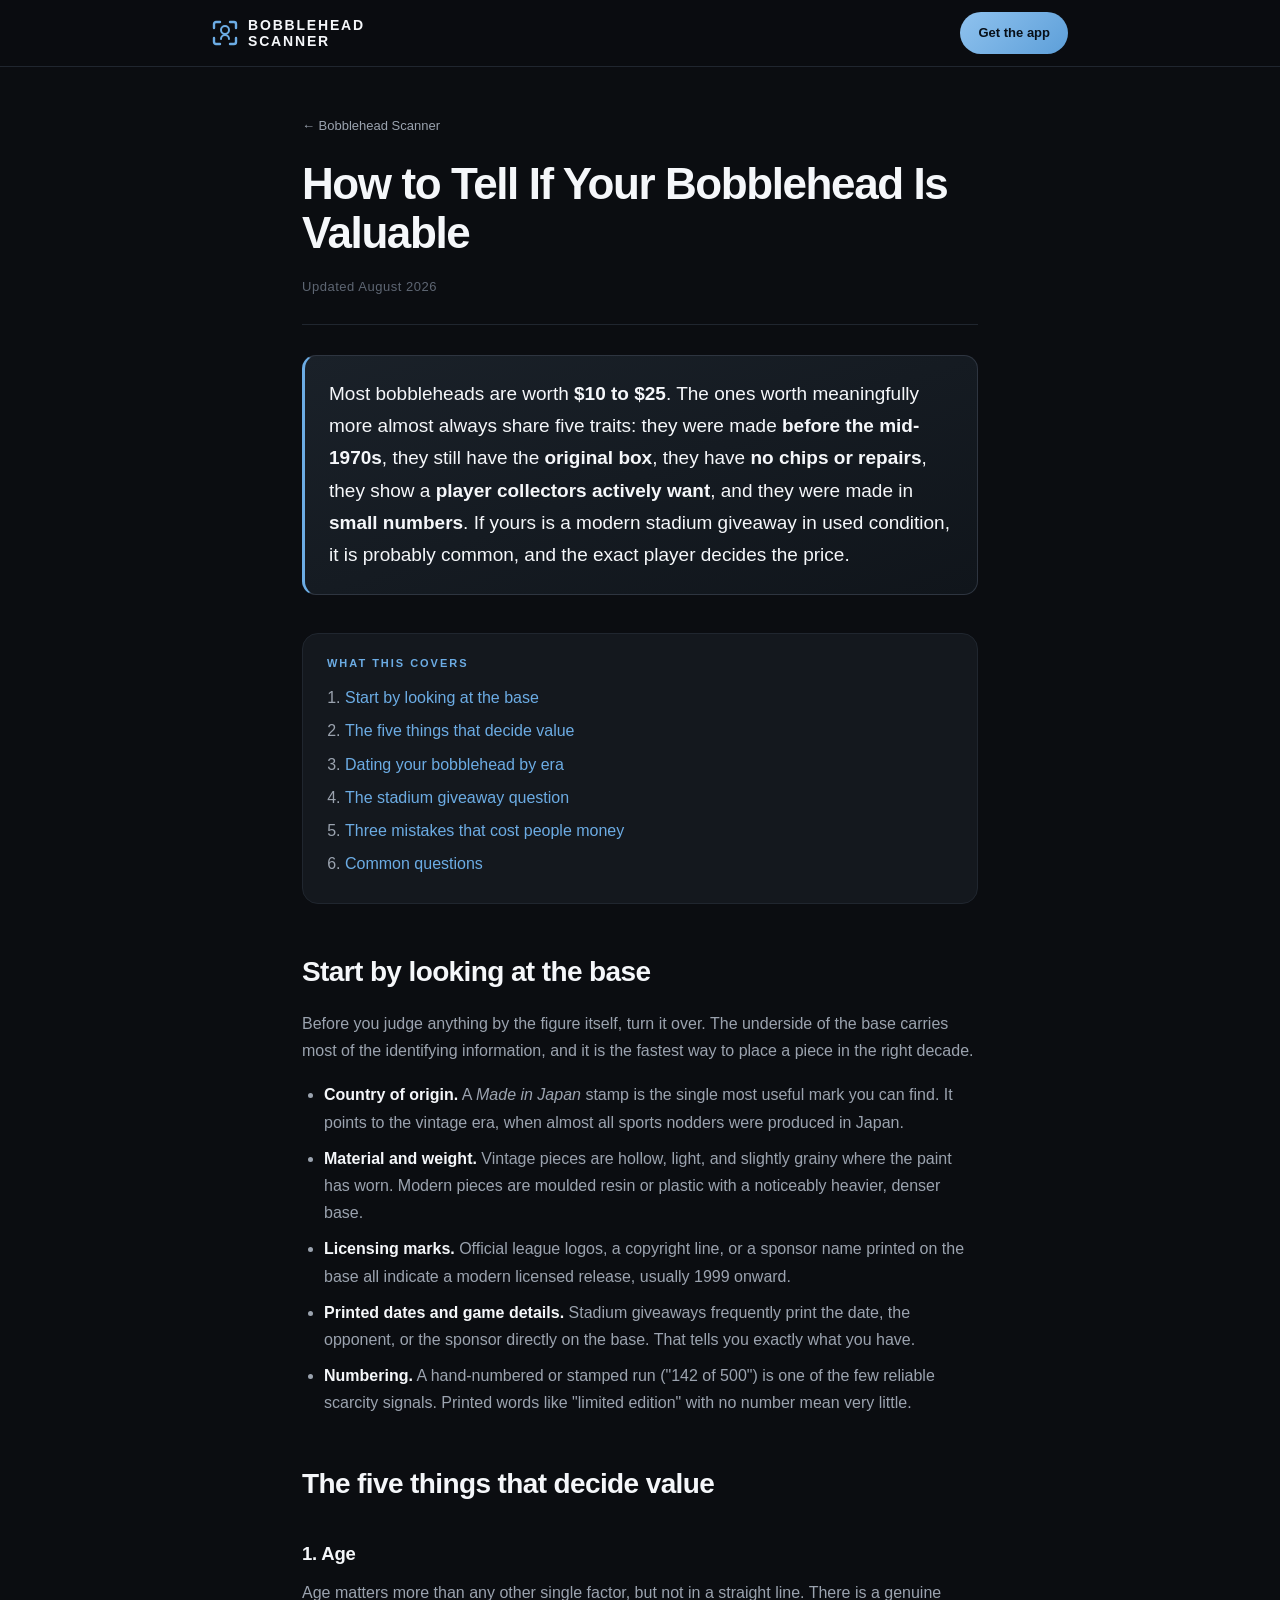
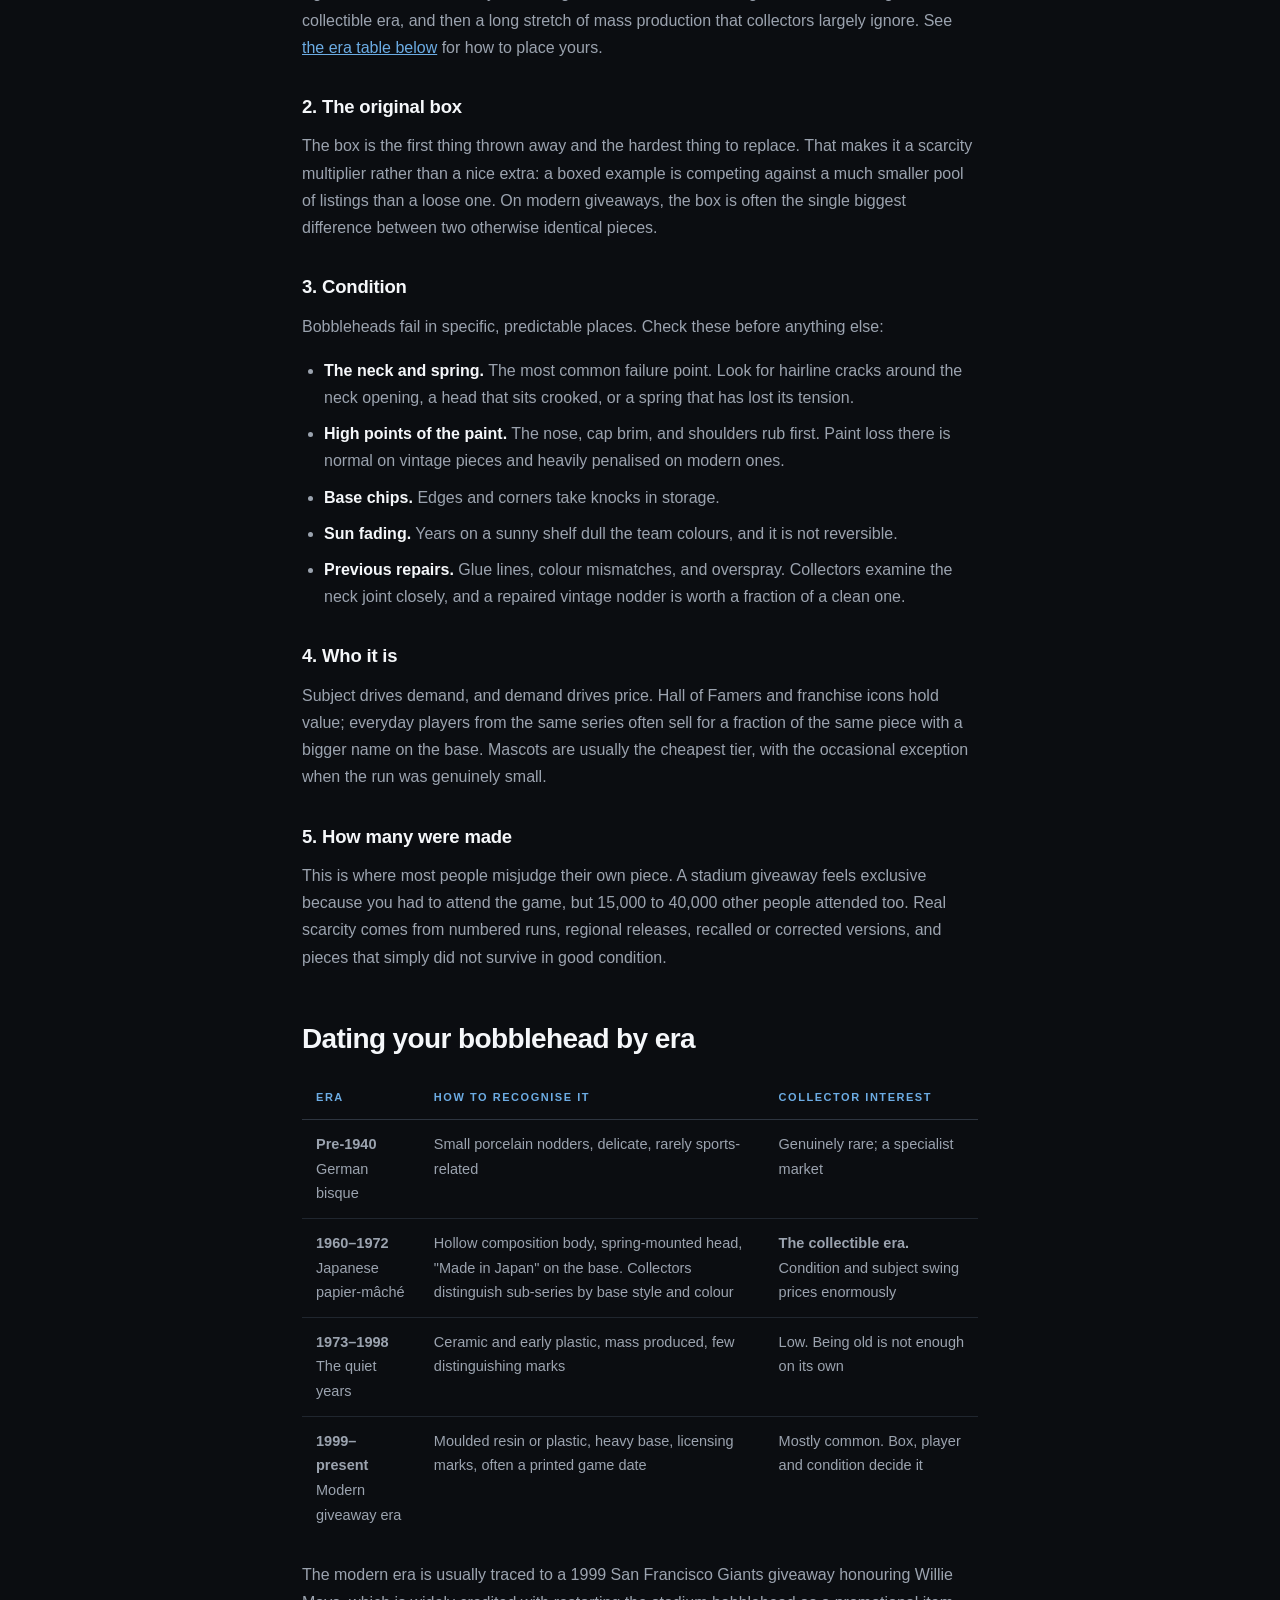
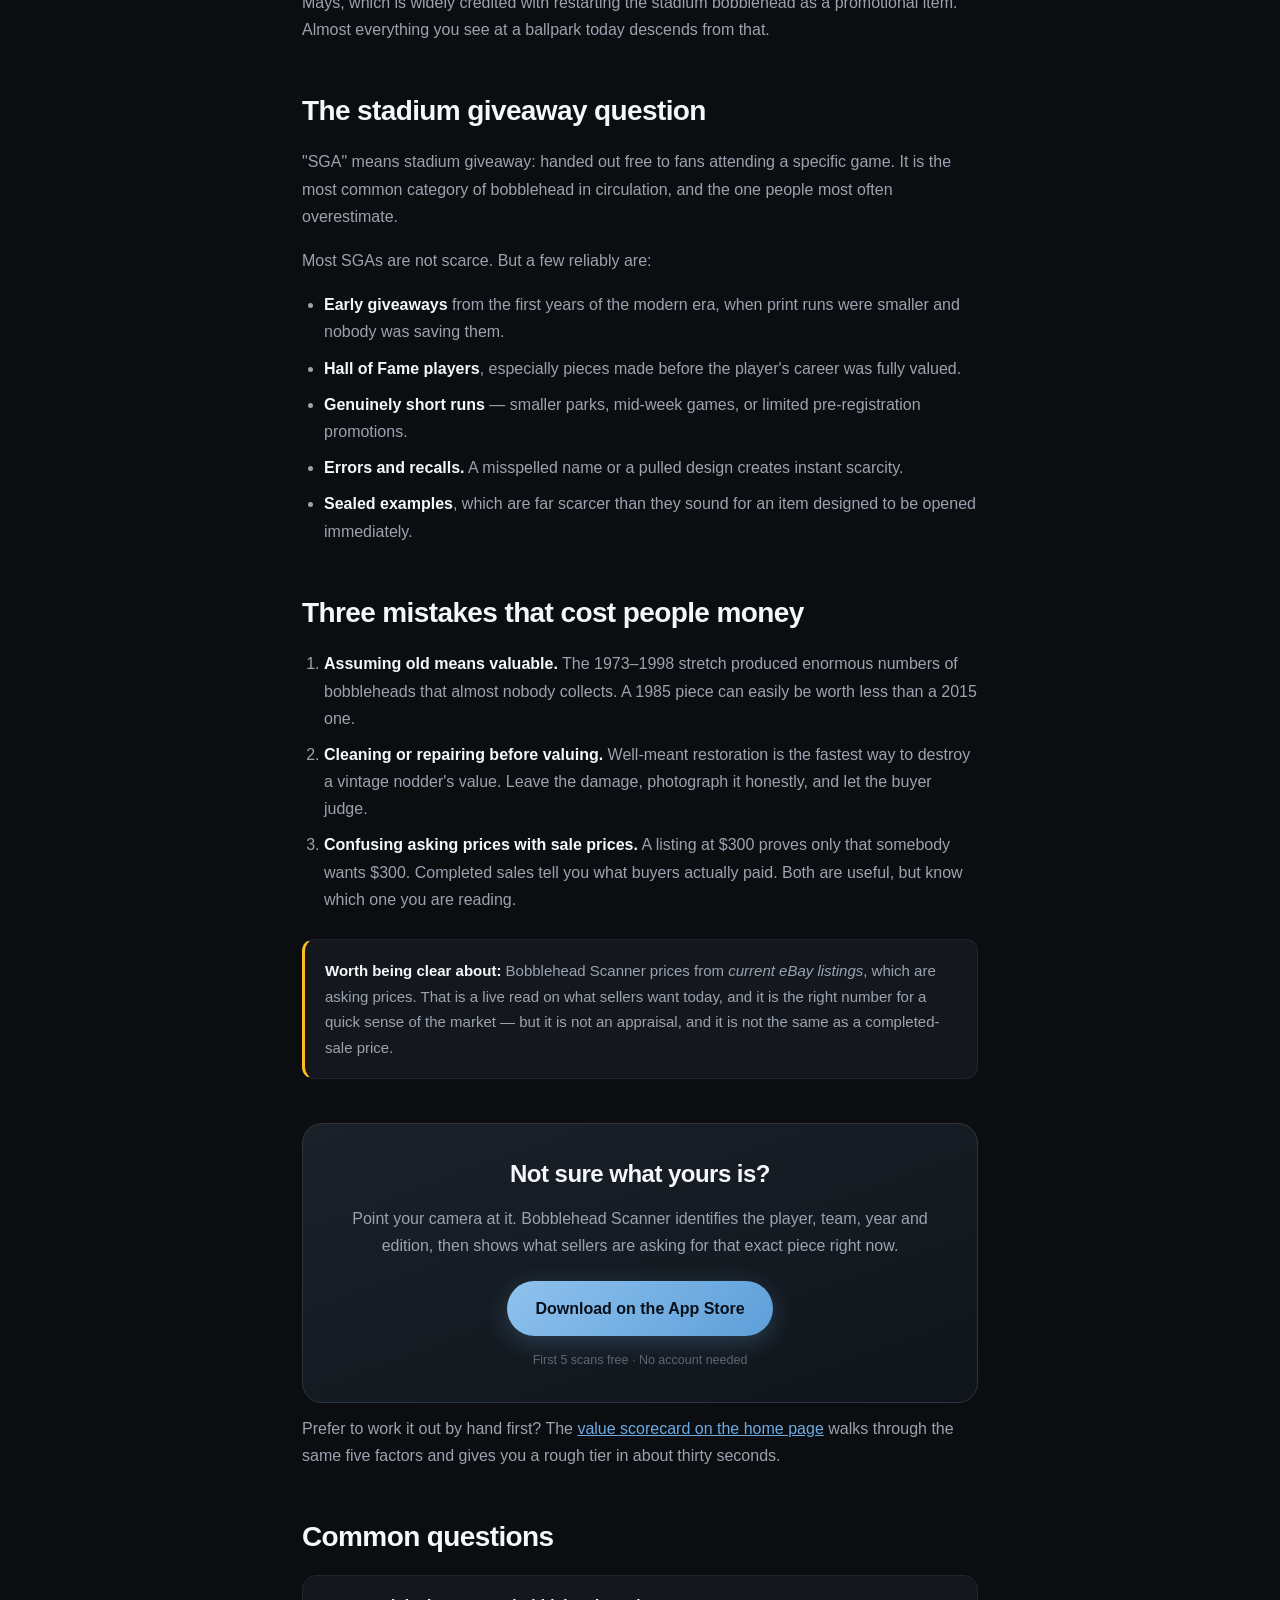
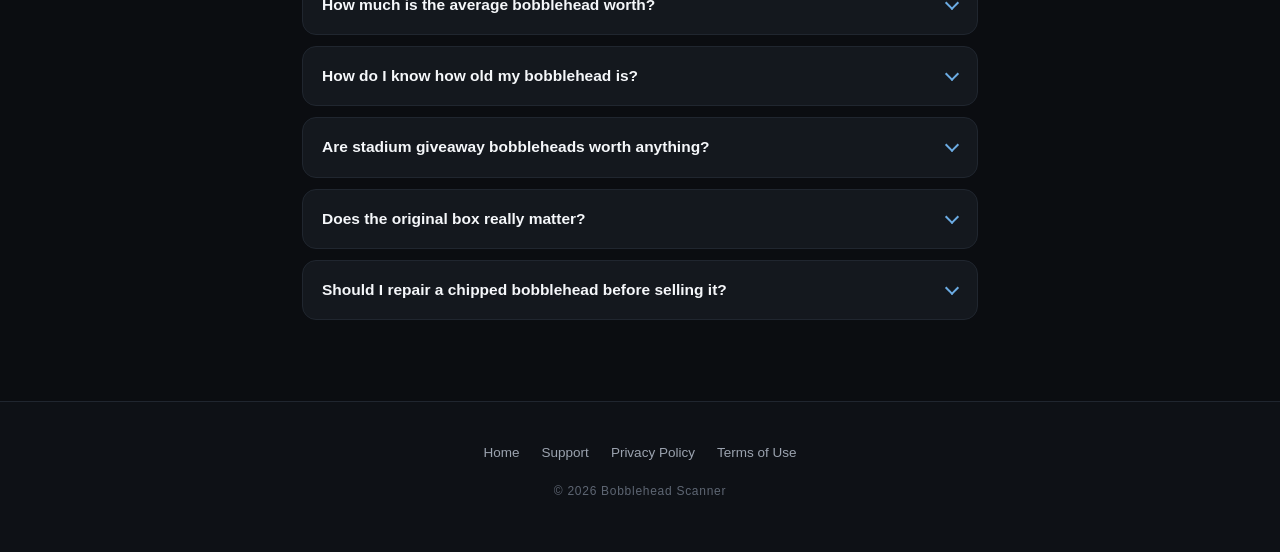
==== guides/is-my-bobblehead-valuable/index.html @ 1ea2d48c "Add first guide page: how to tell if your bobblehead is valuable Pilot for the content-page approach" ====
<!DOCTYPE html>
<html lang="en">
<head>
<meta charset="UTF-8">
<meta name="viewport" content="width=device-width, initial-scale=1.0">
<title>How to Tell If Your Bobblehead Is Valuable (2026 Guide)</title>
<meta name="description" content="Most bobbleheads are worth $10 to $25. Five things decide whether yours is worth more: age, the original box, condition, who it is, and how many were made. How to check each one.">
<link rel="canonical" href="https://bchris97.github.io/bobblehead-scanner-site/guides/is-my-bobblehead-valuable/">

<link rel="icon" href="../../favicon.svg" type="image/svg+xml">
<link rel="icon" href="../../favicon-32.png" sizes="32x32" type="image/png">
<link rel="icon" href="../../favicon-16.png" sizes="16x16" type="image/png">
<link rel="apple-touch-icon" href="../../apple-touch-icon.png">
<meta name="theme-color" content="#0B0D11">

<meta property="og:type" content="article">
<meta property="og:title" content="How to Tell If Your Bobblehead Is Valuable">
<meta property="og:description" content="Five things decide a bobblehead's value: age, the original box, condition, who it is, and how many were made. How to check each one.">
<meta property="og:url" content="https://bchris97.github.io/bobblehead-scanner-site/guides/is-my-bobblehead-valuable/">
<meta property="og:site_name" content="Bobblehead Scanner">
<meta property="og:image" content="https://bchris97.github.io/bobblehead-scanner-site/assets/og-image.png">
<meta property="og:image:width" content="1200">
<meta property="og:image:height" content="630">
<meta name="twitter:card" content="summary_large_image">
<meta name="twitter:title" content="How to Tell If Your Bobblehead Is Valuable">
<meta name="twitter:description" content="Age, box, condition, subject, print run. How to check each one on your own bobblehead.">
<meta name="twitter:image" content="https://bchris97.github.io/bobblehead-scanner-site/assets/og-image.png">

<script type="application/ld+json">
{
  "@context": "https://schema.org",
  "@type": "Article",
  "headline": "How to Tell If Your Bobblehead Is Valuable",
  "description": "Five things decide a bobblehead's value: age, the original box, condition, who it is, and how many were made.",
  "mainEntityOfPage": "https://bchris97.github.io/bobblehead-scanner-site/guides/is-my-bobblehead-valuable/",
  "image": "https://bchris97.github.io/bobblehead-scanner-site/assets/og-image.png",
  "datePublished": "2026-08-02",
  "dateModified": "2026-08-02",
  "publisher": {
    "@type": "Organization",
    "name": "Bobblehead Scanner",
    "url": "https://bchris97.github.io/bobblehead-scanner-site/"
  },
  "inLanguage": "en-US"
}
</script>
<script type="application/ld+json">
{
  "@context": "https://schema.org",
  "@type": "FAQPage",
  "mainEntity": [
    {
      "@type": "Question",
      "name": "How much is the average bobblehead worth?",
      "acceptedAnswer": {
        "@type": "Answer",
        "text": "Most bobbleheads made after 1999 trade in the $10 to $25 range, because stadium giveaways are produced in the tens of thousands. Value climbs sharply for pre-1975 Japanese nodders, short print runs, and anything still sealed in its original box."
      }
    },
    {
      "@type": "Question",
      "name": "How do I know how old my bobblehead is?",
      "acceptedAnswer": {
        "@type": "Answer",
        "text": "Look at the base first. A 'Made in Japan' stamp and a hollow, slightly grainy papier-mache body point to the 1960s or early 1970s. Modern pieces are moulded resin or plastic, noticeably heavier in the base, and usually carry a team logo, a sponsor, a licensing mark and often a printed date."
      }
    },
    {
      "@type": "Question",
      "name": "Are stadium giveaway bobbleheads worth anything?",
      "acceptedAnswer": {
        "@type": "Answer",
        "text": "Usually not much on their own. Teams typically hand out 15,000 to 40,000 in a single night, so scarcity is rarely the driver. The exceptions are early giveaways, Hall of Fame players, genuinely short runs, recalled or error versions, and pieces still sealed in the original box."
      }
    },
    {
      "@type": "Question",
      "name": "Does the original box really matter?",
      "acceptedAnswer": {
        "@type": "Answer",
        "text": "Yes, more than most people expect. The box is the first thing thrown away and the hardest thing to replace, so a boxed example competes with a much smaller pool of listings than a loose one. On modern giveaways it is often the single biggest difference between two otherwise identical pieces."
      }
    },
    {
      "@type": "Question",
      "name": "Should I repair a chipped bobblehead before selling it?",
      "acceptedAnswer": {
        "@type": "Answer",
        "text": "No. Collectors generally prefer honest damage to an amateur repair, and repainting a vintage nodder can remove most of its value. Leave it alone, photograph the damage clearly, and describe it accurately."
      }
    }
  ]
}
</script>

<link rel="stylesheet" href="../../article.css">
</head>
<body>

<nav aria-label="Main">
  <div class="nav-inner">
    <a class="brand" href="../../" aria-label="Bobblehead Scanner home">
      <svg width="26" height="26" viewBox="0 0 26 26" fill="none" aria-hidden="true">
        <path d="M2 8V4a2 2 0 0 1 2-2h4M18 2h4a2 2 0 0 1 2 2v4M24 18v4a2 2 0 0 1-2 2h-4M8 24H4a2 2 0 0 1-2-2v-4"
              stroke="#6CACE4" stroke-width="2.4" stroke-linecap="round"/>
        <circle cx="13" cy="10" r="4" stroke="#6CACE4" stroke-width="2"/>
        <path d="M9 19c0-2.2 1.8-4 4-4s4 1.8 4 4" stroke="#6CACE4" stroke-width="2" stroke-linecap="round"/>
      </svg>
      Bobblehead<br>Scanner
    </a>
    <a class="nav-cta" href="https://apps.apple.com/app/apple-store/id6777501965?ct=web_guide_nav&amp;mt=8">Get the app</a>
  </div>
</nav>

<article>
  <div class="wrap">
    <a class="crumb" href="../../">&larr; Bobblehead Scanner</a>
    <h1>How to Tell If Your Bobblehead Is Valuable</h1>
    <p class="byline">Updated August 2026</p>

    <p class="lede">Most bobbleheads are worth <strong>$10 to $25</strong>. The ones worth meaningfully more almost always share five traits: they were made <strong>before the mid-1970s</strong>, they still have the <strong>original box</strong>, they have <strong>no chips or repairs</strong>, they show a <strong>player collectors actively want</strong>, and they were made in <strong>small numbers</strong>. If yours is a modern stadium giveaway in used condition, it is probably common, and the exact player decides the price.</p>

    <div class="toc">
      <h2>What this covers</h2>
      <ol>
        <li><a href="#base">Start by looking at the base</a></li>
        <li><a href="#five">The five things that decide value</a></li>
        <li><a href="#dating">Dating your bobblehead by era</a></li>
        <li><a href="#sga">The stadium giveaway question</a></li>
        <li><a href="#mistakes">Three mistakes that cost people money</a></li>
        <li><a href="#faq">Common questions</a></li>
      </ol>
    </div>

    <h2 id="base">Start by looking at the base</h2>
    <p>Before you judge anything by the figure itself, turn it over. The underside of the base carries most of the identifying information, and it is the fastest way to place a piece in the right decade.</p>
    <ul>
      <li><strong>Country of origin.</strong> A <em>Made in Japan</em> stamp is the single most useful mark you can find. It points to the vintage era, when almost all sports nodders were produced in Japan.</li>
      <li><strong>Material and weight.</strong> Vintage pieces are hollow, light, and slightly grainy where the paint has worn. Modern pieces are moulded resin or plastic with a noticeably heavier, denser base.</li>
      <li><strong>Licensing marks.</strong> Official league logos, a copyright line, or a sponsor name printed on the base all indicate a modern licensed release, usually 1999 onward.</li>
      <li><strong>Printed dates and game details.</strong> Stadium giveaways frequently print the date, the opponent, or the sponsor directly on the base. That tells you exactly what you have.</li>
      <li><strong>Numbering.</strong> A hand-numbered or stamped run ("142 of 500") is one of the few reliable scarcity signals. Printed words like "limited edition" with no number mean very little.</li>
    </ul>

    <h2 id="five">The five things that decide value</h2>

    <h3>1. Age</h3>
    <p>Age matters more than any other single factor, but not in a straight line. There is a genuine collectible era, and then a long stretch of mass production that collectors largely ignore. See <a href="#dating">the era table below</a> for how to place yours.</p>

    <h3>2. The original box</h3>
    <p>The box is the first thing thrown away and the hardest thing to replace. That makes it a scarcity multiplier rather than a nice extra: a boxed example is competing against a much smaller pool of listings than a loose one. On modern giveaways, the box is often the single biggest difference between two otherwise identical pieces.</p>

    <h3>3. Condition</h3>
    <p>Bobbleheads fail in specific, predictable places. Check these before anything else:</p>
    <ul>
      <li><strong>The neck and spring.</strong> The most common failure point. Look for hairline cracks around the neck opening, a head that sits crooked, or a spring that has lost its tension.</li>
      <li><strong>High points of the paint.</strong> The nose, cap brim, and shoulders rub first. Paint loss there is normal on vintage pieces and heavily penalised on modern ones.</li>
      <li><strong>Base chips.</strong> Edges and corners take knocks in storage.</li>
      <li><strong>Sun fading.</strong> Years on a sunny shelf dull the team colours, and it is not reversible.</li>
      <li><strong>Previous repairs.</strong> Glue lines, colour mismatches, and overspray. Collectors examine the neck joint closely, and a repaired vintage nodder is worth a fraction of a clean one.</li>
    </ul>

    <h3>4. Who it is</h3>
    <p>Subject drives demand, and demand drives price. Hall of Famers and franchise icons hold value; everyday players from the same series often sell for a fraction of the same piece with a bigger name on the base. Mascots are usually the cheapest tier, with the occasional exception when the run was genuinely small.</p>

    <h3>5. How many were made</h3>
    <p>This is where most people misjudge their own piece. A stadium giveaway feels exclusive because you had to attend the game, but 15,000 to 40,000 other people attended too. Real scarcity comes from numbered runs, regional releases, recalled or corrected versions, and pieces that simply did not survive in good condition.</p>

    <h2 id="dating">Dating your bobblehead by era</h2>
    <div class="table-scroll">
      <table>
        <thead>
          <tr><th>Era</th><th>How to recognise it</th><th>Collector interest</th></tr>
        </thead>
        <tbody>
          <tr>
            <td><strong>Pre-1940</strong><br>German bisque</td>
            <td>Small porcelain nodders, delicate, rarely sports-related</td>
            <td>Genuinely rare; a specialist market</td>
          </tr>
          <tr>
            <td><strong>1960&ndash;1972</strong><br>Japanese papier-m&acirc;ch&eacute;</td>
            <td>Hollow composition body, spring-mounted head, "Made in Japan" on the base. Collectors distinguish sub-series by base style and colour</td>
            <td><strong>The collectible era.</strong> Condition and subject swing prices enormously</td>
          </tr>
          <tr>
            <td><strong>1973&ndash;1998</strong><br>The quiet years</td>
            <td>Ceramic and early plastic, mass produced, few distinguishing marks</td>
            <td>Low. Being old is not enough on its own</td>
          </tr>
          <tr>
            <td><strong>1999&ndash;present</strong><br>Modern giveaway era</td>
            <td>Moulded resin or plastic, heavy base, licensing marks, often a printed game date</td>
            <td>Mostly common. Box, player and condition decide it</td>
          </tr>
        </tbody>
      </table>
    </div>
    <p>The modern era is usually traced to a 1999 San Francisco Giants giveaway honouring Willie Mays, which is widely credited with restarting the stadium bobblehead as a promotional item. Almost everything you see at a ballpark today descends from that.</p>

    <h2 id="sga">The stadium giveaway question</h2>
    <p>"SGA" means stadium giveaway: handed out free to fans attending a specific game. It is the most common category of bobblehead in circulation, and the one people most often overestimate.</p>
    <p>Most SGAs are not scarce. But a few reliably are:</p>
    <ul>
      <li><strong>Early giveaways</strong> from the first years of the modern era, when print runs were smaller and nobody was saving them.</li>
      <li><strong>Hall of Fame players</strong>, especially pieces made before the player's career was fully valued.</li>
      <li><strong>Genuinely short runs</strong> &mdash; smaller parks, mid-week games, or limited pre-registration promotions.</li>
      <li><strong>Errors and recalls.</strong> A misspelled name or a pulled design creates instant scarcity.</li>
      <li><strong>Sealed examples</strong>, which are far scarcer than they sound for an item designed to be opened immediately.</li>
    </ul>

    <h2 id="mistakes">Three mistakes that cost people money</h2>
    <ol>
      <li><strong>Assuming old means valuable.</strong> The 1973&ndash;1998 stretch produced enormous numbers of bobbleheads that almost nobody collects. A 1985 piece can easily be worth less than a 2015 one.</li>
      <li><strong>Cleaning or repairing before valuing.</strong> Well-meant restoration is the fastest way to destroy a vintage nodder's value. Leave the damage, photograph it honestly, and let the buyer judge.</li>
      <li><strong>Confusing asking prices with sale prices.</strong> A listing at $300 proves only that somebody wants $300. Completed sales tell you what buyers actually paid. Both are useful, but know which one you are reading.</li>
    </ol>

    <div class="note">
      <strong>Worth being clear about:</strong> Bobblehead Scanner prices from <em>current eBay listings</em>, which are asking prices. That is a live read on what sellers want today, and it is the right number for a quick sense of the market &mdash; but it is not an appraisal, and it is not the same as a completed-sale price.
    </div>

    <div class="cta">
      <h2>Not sure what yours is?</h2>
      <p>Point your camera at it. Bobblehead Scanner identifies the player, team, year and edition, then shows what sellers are asking for that exact piece right now.</p>
      <a class="btn" href="https://apps.apple.com/app/apple-store/id6777501965?ct=web_guide_cta&amp;mt=8">Download on the App Store</a>
      <small>First 5 scans free &middot; No account needed</small>
    </div>

    <p>Prefer to work it out by hand first? The <a href="../../#tool">value scorecard on the home page</a> walks through the same five factors and gives you a rough tier in about thirty seconds.</p>

    <h2 id="faq">Common questions</h2>
    <div class="faq">
      <details>
        <summary>How much is the average bobblehead worth?</summary>
        <div class="a"><p>Most bobbleheads made after 1999 trade in the $10 to $25 range, because stadium giveaways are produced in the tens of thousands. Value climbs sharply for pre-1975 Japanese nodders, short print runs, and anything still sealed in its original box.</p></div>
      </details>
      <details>
        <summary>How do I know how old my bobblehead is?</summary>
        <div class="a"><p>Look at the base first. A "Made in Japan" stamp and a hollow, slightly grainy papier-m&acirc;ch&eacute; body point to the 1960s or early 1970s. Modern pieces are moulded resin or plastic, noticeably heavier in the base, and usually carry a team logo, a licensing mark and often a printed date.</p></div>
      </details>
      <details>
        <summary>Are stadium giveaway bobbleheads worth anything?</summary>
        <div class="a"><p>Usually not much on their own. Teams typically hand out 15,000 to 40,000 in a single night, so scarcity is rarely the driver. The exceptions are early giveaways, Hall of Fame players, genuinely short runs, recalled or error versions, and pieces still sealed in the original box.</p></div>
      </details>
      <details>
        <summary>Does the original box really matter?</summary>
        <div class="a"><p>Yes, more than most people expect. The box is the first thing thrown away and the hardest thing to replace, so a boxed example competes with a much smaller pool of listings than a loose one. On modern giveaways it is often the single biggest difference between two otherwise identical pieces.</p></div>
      </details>
      <details>
        <summary>Should I repair a chipped bobblehead before selling it?</summary>
        <div class="a"><p>No. Collectors generally prefer honest damage to an amateur repair, and repainting a vintage nodder can remove most of its value. Leave it alone, photograph the damage clearly, and describe it accurately.</p></div>
      </details>
    </div>
  </div>
</article>

<footer>
  <div class="wrap">
    <div class="foot-links">
      <a href="../../">Home</a>
      <a href="../../support.html">Support</a>
      <a href="../../privacy.html">Privacy Policy</a>
      <a href="https://www.apple.com/legal/internet-services/itunes/dev/stdeula/">Terms of Use</a>
    </div>
    <p class="copyright">&copy; 2026 Bobblehead Scanner</p>
  </div>
</footer>

</body>
</html>
---- article.css ----
/* Shared design system for long-form guide pages.
   Tokens match the app (bobblehead-app/src/components/theme.js) and the
   landing page, so guides read as the same site. */
:root {
  --bg: #0B0D11;
  --bg-card: #14181E;
  --bg-subtle: #1A1F26;
  --bg-tab: #0E1116;
  --accent: #6CACE4;
  --accent-light: #93C4EE;
  --accent-deep: #4A8CC9;
  --accent-muted: rgba(108, 172, 228, 0.14);
  --ink: #F5F7FA;
  --ink-2: #9BA3AF;
  --ink-mute: #5E6673;
  --ink-inverse: #081019;
  --border: #20262F;
  --border-strong: #2E3540;
  --warning: #FBBF24;
  --grad-accent: linear-gradient(135deg, #8FC2EE 0%, #5D9FD9 100%);
  --grad-hero: linear-gradient(160deg, #1A2129 0%, #10151B 100%);
  --font: -apple-system, BlinkMacSystemFont, "Segoe UI", Roboto, Helvetica, Arial, sans-serif;
}
* { margin: 0; padding: 0; box-sizing: border-box; }
html { scroll-behavior: smooth; }
@media (prefers-reduced-motion: reduce) { html { scroll-behavior: auto; } }
body {
  background: var(--bg); color: var(--ink); font-family: var(--font);
  line-height: 1.7; -webkit-font-smoothing: antialiased; overflow-x: hidden;
}
a { color: var(--accent); }
a:hover { color: var(--accent-light); }
a:focus-visible, button:focus-visible, summary:focus-visible {
  outline: 3px solid var(--accent-light); outline-offset: 3px; border-radius: 6px;
}

/* ── Nav (matches the landing page) ── */
nav {
  position: sticky; top: 0; z-index: 60;
  background: rgba(11, 13, 17, 0.86);
  backdrop-filter: blur(12px); -webkit-backdrop-filter: blur(12px);
  border-bottom: 1px solid var(--border);
}
.nav-inner {
  display: flex; align-items: center; justify-content: space-between; gap: 14px;
  padding: 12px 22px; max-width: 900px; margin: 0 auto;
}
.brand {
  display: flex; align-items: center; gap: 10px; color: var(--ink);
  text-decoration: none; font-size: 14px; font-weight: 800;
  letter-spacing: 0.13em; text-transform: uppercase; line-height: 1.15;
}
.brand svg { flex: none; }
.nav-cta {
  background: var(--grad-accent); color: var(--ink-inverse); text-decoration: none;
  font-size: 13px; font-weight: 800; padding: 10px 18px; border-radius: 999px;
  white-space: nowrap; transition: filter .15s ease, transform .15s ease;
}
.nav-cta:hover { filter: brightness(1.08); transform: translateY(-1px); color: var(--ink-inverse); }
@media (max-width: 420px) { .brand { font-size: 12px; } }

/* ── Article ── */
.wrap { max-width: 720px; margin: 0 auto; padding: 0 22px; }
article { padding: 44px 0 20px; }
.crumb {
  font-size: 13px; color: var(--ink-2); text-decoration: none;
  display: inline-block; margin-bottom: 22px;
}
.crumb:hover { color: var(--accent); }
article h1 {
  font-size: clamp(30px, 5vw, 44px); font-weight: 800;
  letter-spacing: -0.032em; line-height: 1.12; margin-bottom: 18px;
}
.byline {
  font-size: 13px; color: var(--ink-mute); letter-spacing: .04em;
  padding-bottom: 26px; margin-bottom: 30px; border-bottom: 1px solid var(--border);
}
.lede {
  font-size: 19px; color: var(--ink); background: var(--grad-hero);
  border: 1px solid var(--border-strong); border-left: 3px solid var(--accent);
  border-radius: 14px; padding: 22px 24px; margin-bottom: 38px;
}
article h2 {
  font-size: clamp(22px, 3.2vw, 28px); font-weight: 800;
  letter-spacing: -0.022em; margin: 44px 0 14px; scroll-margin-top: 76px;
}
article h3 {
  font-size: 18.5px; font-weight: 700; letter-spacing: -0.01em;
  margin: 30px 0 10px; color: var(--ink);
}
article p { margin-bottom: 17px; color: var(--ink-2); }
article p strong, article li strong { color: var(--ink); font-weight: 700; }
article ul, article ol { margin: 0 0 18px 22px; color: var(--ink-2); }
article li { margin-bottom: 9px; }

/* Table of contents */
.toc {
  background: var(--bg-card); border: 1px solid var(--border);
  border-radius: 16px; padding: 20px 24px; margin-bottom: 38px;
}
.toc h2 {
  font-size: 11px; letter-spacing: .18em; text-transform: uppercase;
  color: var(--accent); margin: 0 0 12px;
}
.toc ol { margin: 0 0 0 18px; }
.toc li { margin-bottom: 6px; }
.toc a { text-decoration: none; }
.toc a:hover { text-decoration: underline; }

/* Era table */
.table-scroll { overflow-x: auto; margin-bottom: 22px; -webkit-overflow-scrolling: touch; }
table { border-collapse: collapse; width: 100%; min-width: 560px; font-size: 14.5px; }
th, td { text-align: left; padding: 12px 14px; border-bottom: 1px solid var(--border); vertical-align: top; }
th {
  font-size: 11px; letter-spacing: .14em; text-transform: uppercase;
  color: var(--accent); font-weight: 700; border-bottom-color: var(--border-strong);
}
td { color: var(--ink-2); }
tbody tr:last-child td { border-bottom: none; }

/* Callout */
.note {
  background: var(--bg-card); border: 1px solid var(--border);
  border-left: 3px solid var(--warning); border-radius: 12px;
  padding: 18px 20px; margin: 26px 0; font-size: 15px; color: var(--ink-2);
}
.note strong { color: var(--ink); }

/* CTA block */
.cta {
  background: var(--grad-hero); border: 1px solid var(--border-strong);
  border-radius: 20px; padding: 30px 26px; text-align: center; margin: 44px 0 12px;
}
.cta h2 { margin: 0 0 10px; font-size: 24px; }
.cta p { color: var(--ink-2); margin-bottom: 22px; }
.btn {
  display: inline-block; background: var(--grad-accent); color: var(--ink-inverse);
  text-decoration: none; font-weight: 800; font-size: 16px;
  padding: 14px 28px; border-radius: 999px;
  box-shadow: 0 6px 24px rgba(108, 172, 228, .26);
  transition: filter .15s ease, transform .15s ease;
}
.btn:hover { filter: brightness(1.07); transform: translateY(-2px); color: var(--ink-inverse); }
.cta small { display: block; margin-top: 14px; color: var(--ink-mute); font-size: 12.5px; }

/* FAQ */
.faq details {
  border: 1px solid var(--border); background: var(--bg-card);
  border-radius: 14px; margin-bottom: 11px;
}
.faq details[open] { border-color: var(--border-strong); }
.faq summary {
  cursor: pointer; padding: 16px 48px 16px 19px; font-weight: 700;
  font-size: 15.5px; list-style: none; position: relative; color: var(--ink);
}
.faq summary::-webkit-details-marker { display: none; }
.faq summary::after {
  content: ""; position: absolute; right: 20px; top: 22px; width: 8px; height: 8px;
  border-right: 2px solid var(--accent); border-bottom: 2px solid var(--accent);
  transform: rotate(45deg); transition: transform .2s ease;
}
.faq details[open] summary::after { transform: rotate(-135deg); top: 25px; }
.faq .a { padding: 0 19px 17px; color: var(--ink-2); font-size: 14.5px; }
.faq .a p { margin-bottom: 10px; }
.faq .a p:last-child { margin-bottom: 0; }

/* Footer */
footer {
  border-top: 1px solid var(--border); background: var(--bg-tab);
  padding: 40px 0 50px; text-align: center; margin-top: 50px;
}
.foot-links { display: flex; gap: 22px; justify-content: center; flex-wrap: wrap; margin-bottom: 16px; }
.foot-links a { color: var(--ink-2); font-size: 13.5px; text-decoration: none; }
.foot-links a:hover { color: var(--accent); text-decoration: underline; }
.copyright { font-size: 12px; color: var(--ink-mute); letter-spacing: .06em; }
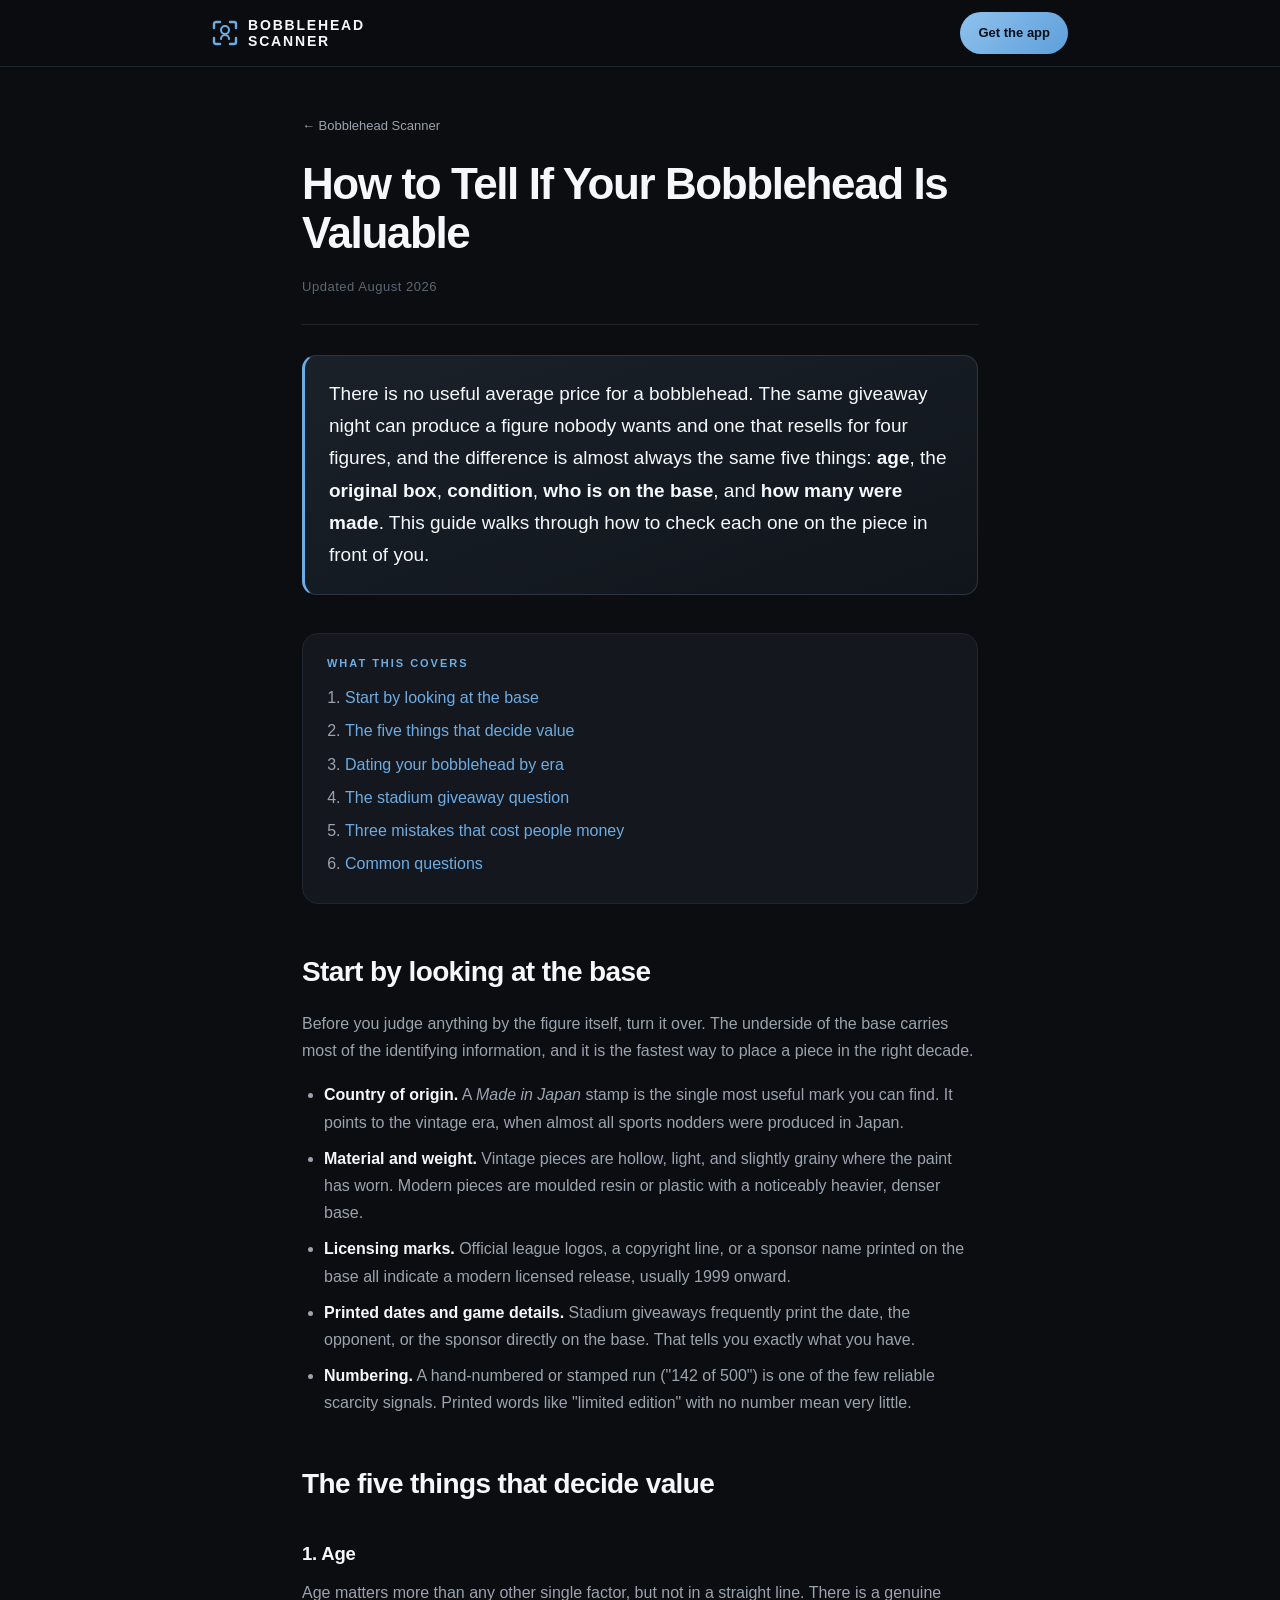
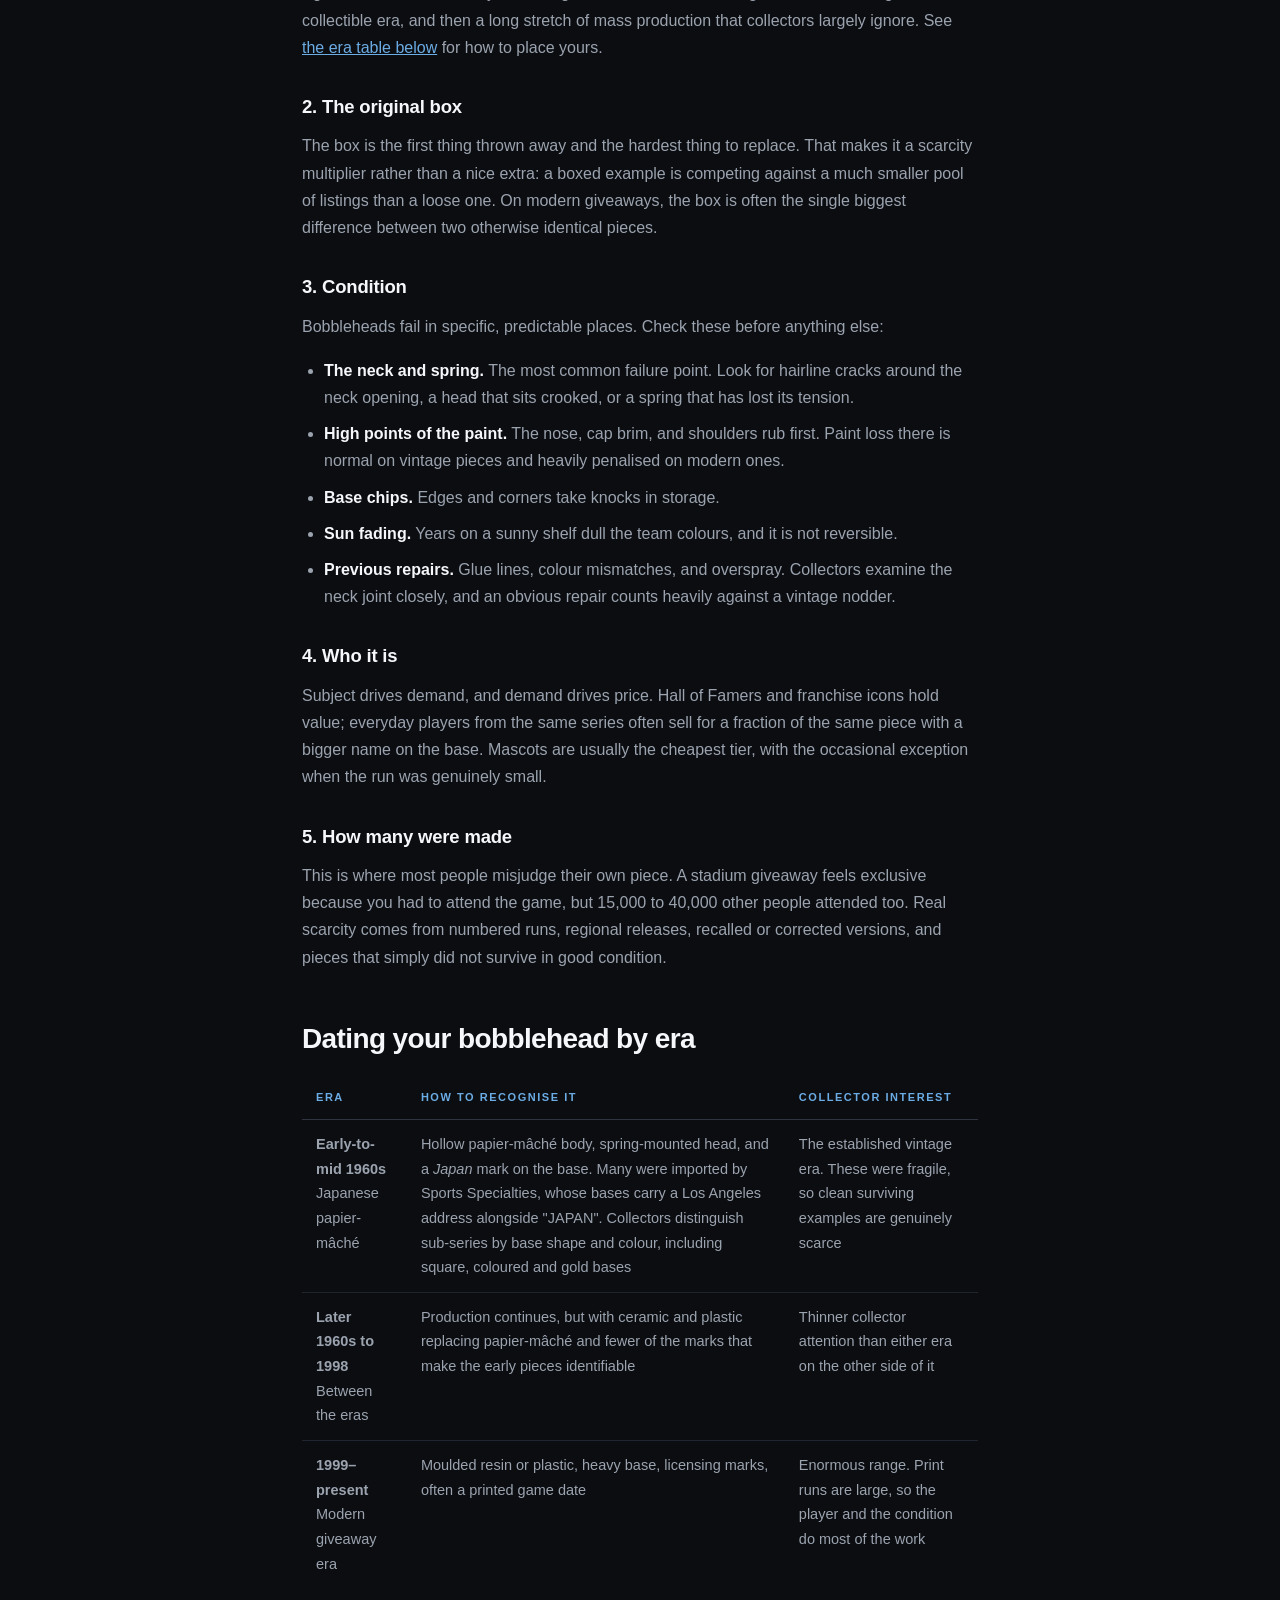
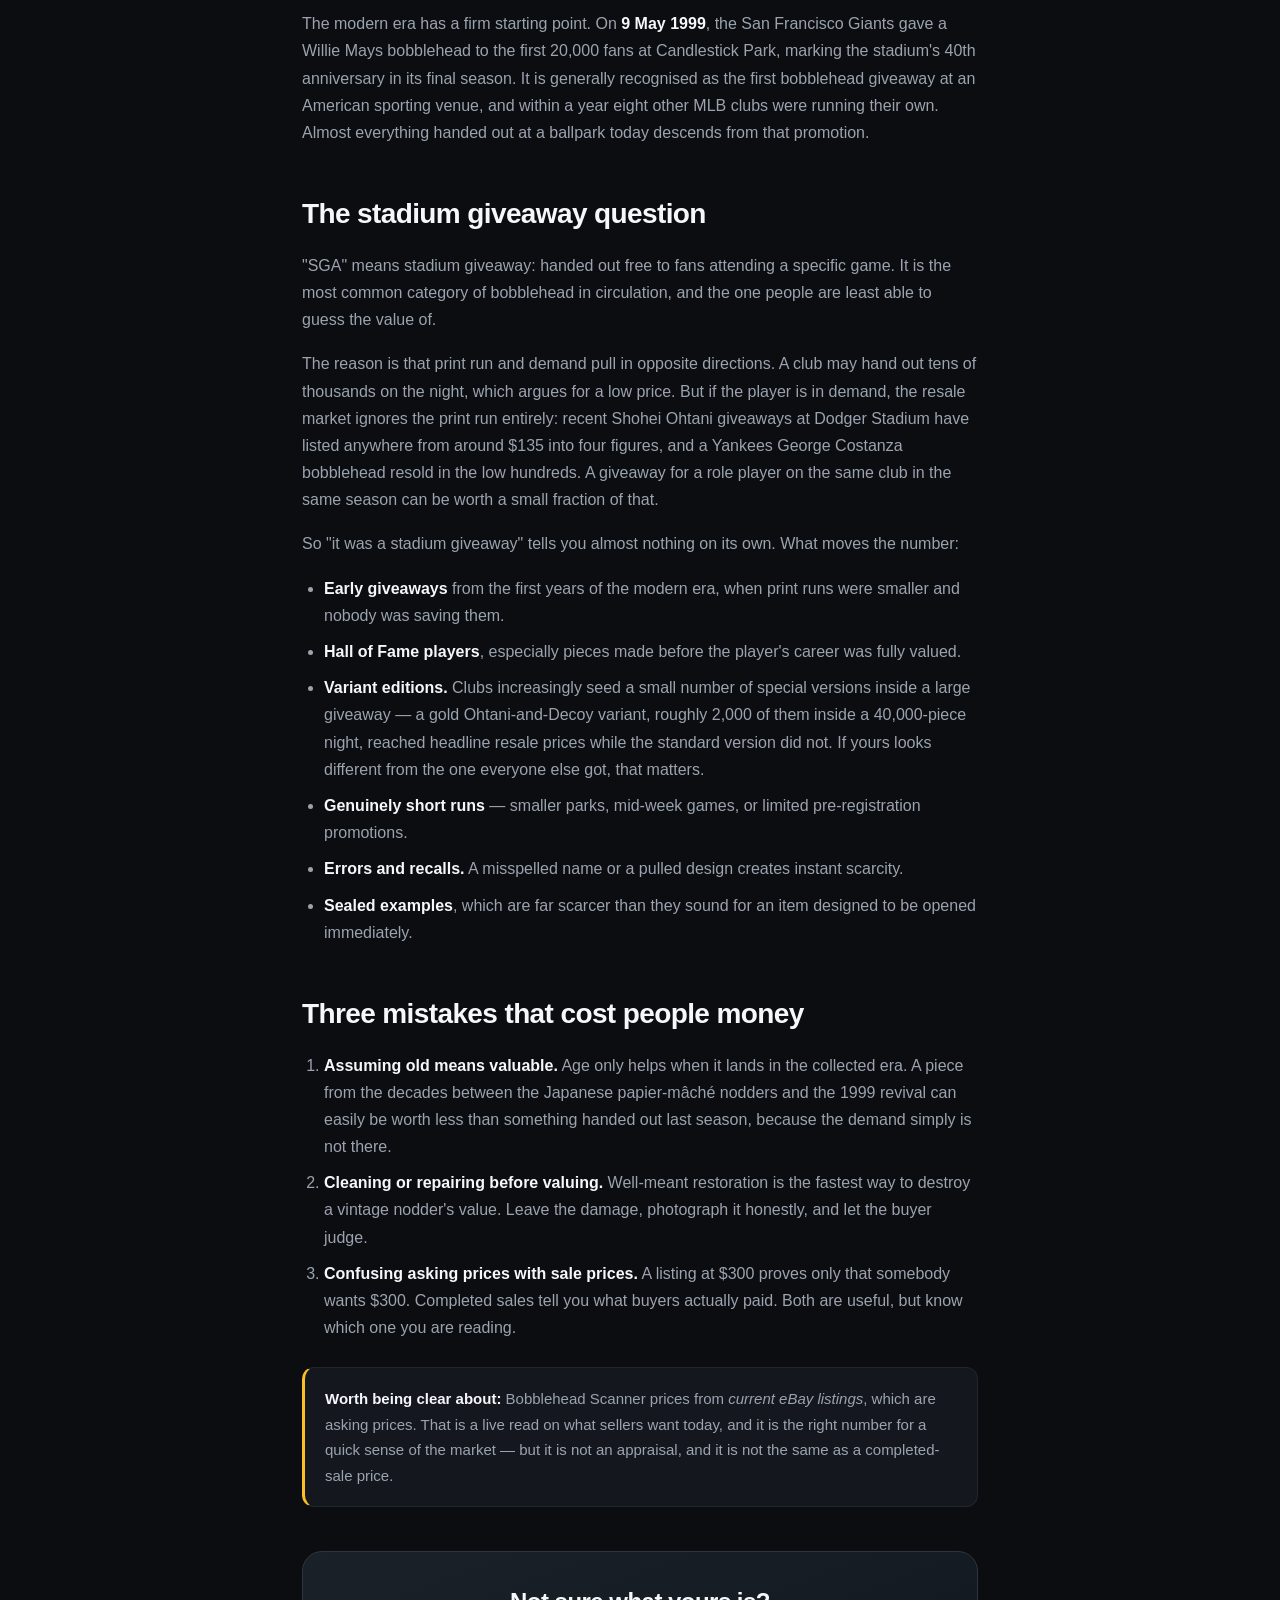
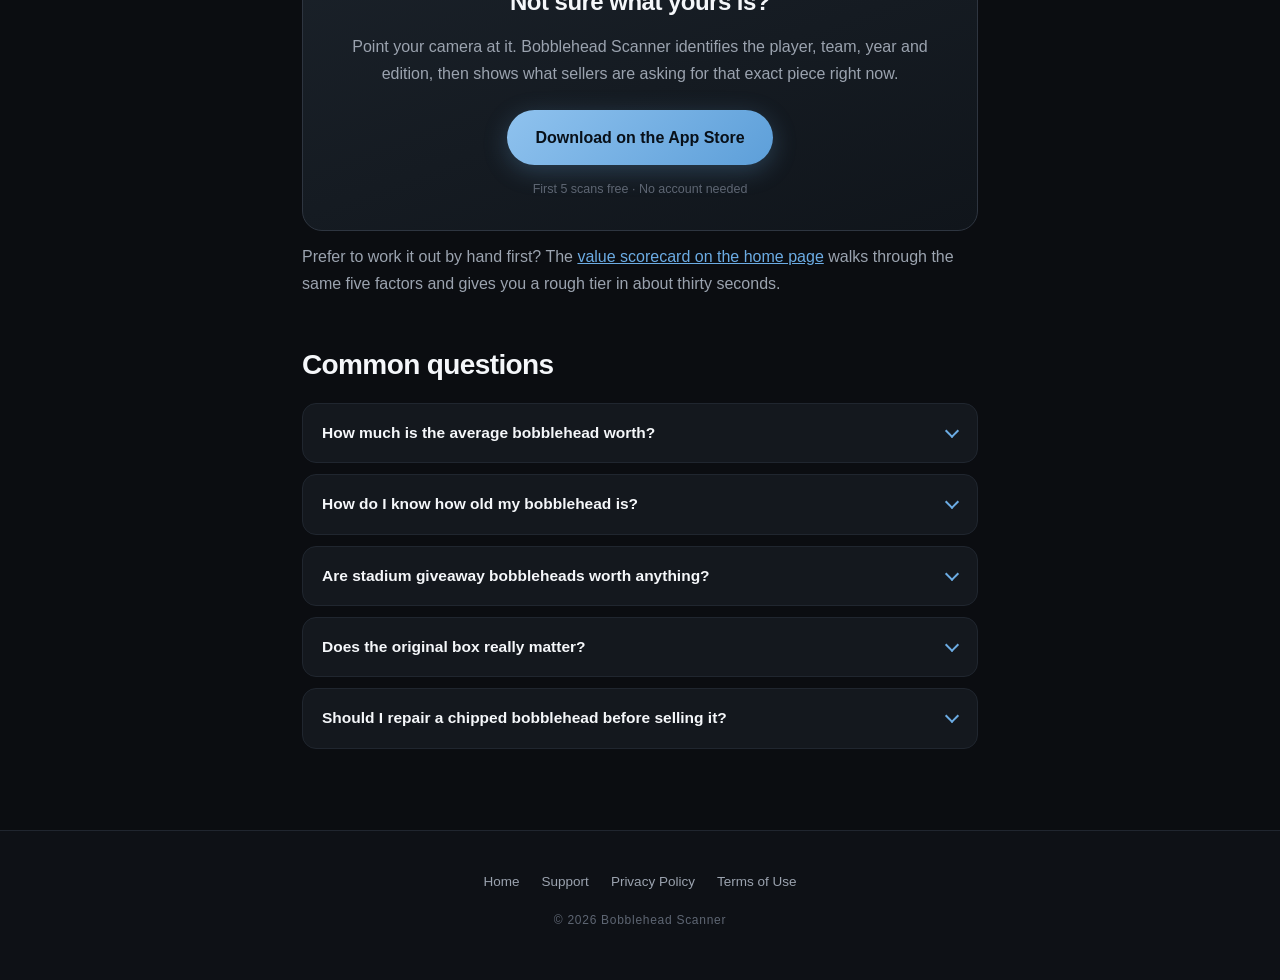
==== commit 66ef8ca8: "Guide: remove the unverified price claim, correct the rest Brett flagged "most bobbleheads are worth" ====
--- a/guides/is-my-bobblehead-valuable/index.html
+++ b/guides/is-my-bobblehead-valuable/index.html
@@ -4,7 +4,7 @@
 <meta charset="UTF-8">
 <meta name="viewport" content="width=device-width, initial-scale=1.0">
 <title>How to Tell If Your Bobblehead Is Valuable (2026 Guide)</title>
-<meta name="description" content="Most bobbleheads are worth $10 to $25. Five things decide whether yours is worth more: age, the original box, condition, who it is, and how many were made. How to check each one.">
+<meta name="description" content="Five things decide what a bobblehead is worth: age, the original box, condition, who it is, and how many were made. How to check each one on your own piece, and why the same giveaway night can produce a figure nobody wants and one that resells for four figures.">
 <link rel="canonical" href="https://bchris97.github.io/bobblehead-scanner-site/guides/is-my-bobblehead-valuable/">
 
 <link rel="icon" href="../../favicon.svg" type="image/svg+xml">
@@ -54,7 +54,7 @@
       "name": "How much is the average bobblehead worth?",
       "acceptedAnswer": {
         "@type": "Answer",
-        "text": "Most bobbleheads made after 1999 trade in the $10 to $25 range, because stadium giveaways are produced in the tens of thousands. Value climbs sharply for pre-1975 Japanese nodders, short print runs, and anything still sealed in its original box."
+        "text": "There is no useful average. Stadium giveaways for in-demand players have resold from around $135 into four figures, while a giveaway for a role player from the same season can be worth very little. Rather than looking for a typical price, check the five things that actually drive it: age, the original box, condition, who is on the base, and how many were made, then search current listings for your exact piece."
       }
     },
     {
@@ -62,7 +62,7 @@
       "name": "How do I know how old my bobblehead is?",
       "acceptedAnswer": {
         "@type": "Answer",
-        "text": "Look at the base first. A 'Made in Japan' stamp and a hollow, slightly grainy papier-mache body point to the 1960s or early 1970s. Modern pieces are moulded resin or plastic, noticeably heavier in the base, and usually carry a team logo, a sponsor, a licensing mark and often a printed date."
+        "text": "Look at the base first. A 'Made in Japan' stamp and a hollow, slightly grainy papier-mache body point to the 1960s. Modern pieces are moulded resin or plastic, noticeably heavier in the base, and usually carry a team logo, a sponsor, a licensing mark and often a printed date."
       }
     },
     {
@@ -70,7 +70,7 @@
       "name": "Are stadium giveaway bobbleheads worth anything?",
       "acceptedAnswer": {
         "@type": "Answer",
-        "text": "Usually not much on their own. Teams typically hand out 15,000 to 40,000 in a single night, so scarcity is rarely the driver. The exceptions are early giveaways, Hall of Fame players, genuinely short runs, recalled or error versions, and pieces still sealed in the original box."
+        "text": "It depends far more on the player than on the giveaway. Clubs hand out these pieces in the tens of thousands, so the print run alone rarely makes one scarce, and a giveaway for a role player can be worth very little. But demand can override the print run completely: recent giveaways for in-demand players have resold from around $135 into four figures. Variant editions seeded inside a large run, error or recalled versions, and sealed examples are the other cases worth checking."
       }
     },
     {
@@ -86,7 +86,7 @@
       "name": "Should I repair a chipped bobblehead before selling it?",
       "acceptedAnswer": {
         "@type": "Answer",
-        "text": "No. Collectors generally prefer honest damage to an amateur repair, and repainting a vintage nodder can remove most of its value. Leave it alone, photograph the damage clearly, and describe it accurately."
+        "text": "No. Collectors generally prefer honest damage to an amateur repair, and repainting a vintage nodder can significantly reduce what it is worth. Leave it alone, photograph the damage clearly, and describe it accurately."
       }
     }
   ]
@@ -118,7 +118,7 @@
     <h1>How to Tell If Your Bobblehead Is Valuable</h1>
     <p class="byline">Updated August 2026</p>
 
-    <p class="lede">Most bobbleheads are worth <strong>$10 to $25</strong>. The ones worth meaningfully more almost always share five traits: they were made <strong>before the mid-1970s</strong>, they still have the <strong>original box</strong>, they have <strong>no chips or repairs</strong>, they show a <strong>player collectors actively want</strong>, and they were made in <strong>small numbers</strong>. If yours is a modern stadium giveaway in used condition, it is probably common, and the exact player decides the price.</p>
+    <p class="lede">There is no useful average price for a bobblehead. The same giveaway night can produce a figure nobody wants and one that resells for four figures, and the difference is almost always the same five things: <strong>age</strong>, the <strong>original box</strong>, <strong>condition</strong>, <strong>who is on the base</strong>, and <strong>how many were made</strong>. This guide walks through how to check each one on the piece in front of you.</p>
 
     <div class="toc">
       <h2>What this covers</h2>
@@ -157,7 +157,7 @@
       <li><strong>High points of the paint.</strong> The nose, cap brim, and shoulders rub first. Paint loss there is normal on vintage pieces and heavily penalised on modern ones.</li>
       <li><strong>Base chips.</strong> Edges and corners take knocks in storage.</li>
       <li><strong>Sun fading.</strong> Years on a sunny shelf dull the team colours, and it is not reversible.</li>
-      <li><strong>Previous repairs.</strong> Glue lines, colour mismatches, and overspray. Collectors examine the neck joint closely, and a repaired vintage nodder is worth a fraction of a clean one.</li>
+      <li><strong>Previous repairs.</strong> Glue lines, colour mismatches, and overspray. Collectors examine the neck joint closely, and an obvious repair counts heavily against a vintage nodder.</li>
     </ul>
 
     <h3>4. Who it is</h3>
@@ -174,36 +174,33 @@
         </thead>
         <tbody>
           <tr>
-            <td><strong>Pre-1940</strong><br>German bisque</td>
-            <td>Small porcelain nodders, delicate, rarely sports-related</td>
-            <td>Genuinely rare; a specialist market</td>
+            <td><strong>Early-to-mid 1960s</strong><br>Japanese papier-m&acirc;ch&eacute;</td>
+            <td>Hollow papier-m&acirc;ch&eacute; body, spring-mounted head, and a <em>Japan</em> mark on the base. Many were imported by Sports Specialties, whose bases carry a Los Angeles address alongside "JAPAN". Collectors distinguish sub-series by base shape and colour, including square, coloured and gold bases</td>
+            <td>The established vintage era. These were fragile, so clean surviving examples are genuinely scarce</td>
           </tr>
           <tr>
-            <td><strong>1960&ndash;1972</strong><br>Japanese papier-m&acirc;ch&eacute;</td>
-            <td>Hollow composition body, spring-mounted head, "Made in Japan" on the base. Collectors distinguish sub-series by base style and colour</td>
-            <td><strong>The collectible era.</strong> Condition and subject swing prices enormously</td>
-          </tr>
-          <tr>
-            <td><strong>1973&ndash;1998</strong><br>The quiet years</td>
-            <td>Ceramic and early plastic, mass produced, few distinguishing marks</td>
-            <td>Low. Being old is not enough on its own</td>
+            <td><strong>Later 1960s to 1998</strong><br>Between the eras</td>
+            <td>Production continues, but with ceramic and plastic replacing papier-m&acirc;ch&eacute; and fewer of the marks that make the early pieces identifiable</td>
+            <td>Thinner collector attention than either era on the other side of it</td>
           </tr>
           <tr>
             <td><strong>1999&ndash;present</strong><br>Modern giveaway era</td>
             <td>Moulded resin or plastic, heavy base, licensing marks, often a printed game date</td>
-            <td>Mostly common. Box, player and condition decide it</td>
+            <td>Enormous range. Print runs are large, so the player and the condition do most of the work</td>
           </tr>
         </tbody>
       </table>
     </div>
-    <p>The modern era is usually traced to a 1999 San Francisco Giants giveaway honouring Willie Mays, which is widely credited with restarting the stadium bobblehead as a promotional item. Almost everything you see at a ballpark today descends from that.</p>
+    <p>The modern era has a firm starting point. On <strong>9 May 1999</strong>, the San Francisco Giants gave a Willie Mays bobblehead to the first 20,000 fans at Candlestick Park, marking the stadium's 40th anniversary in its final season. It is generally recognised as the first bobblehead giveaway at an American sporting venue, and within a year eight other MLB clubs were running their own. Almost everything handed out at a ballpark today descends from that promotion.</p>
 
     <h2 id="sga">The stadium giveaway question</h2>
-    <p>"SGA" means stadium giveaway: handed out free to fans attending a specific game. It is the most common category of bobblehead in circulation, and the one people most often overestimate.</p>
-    <p>Most SGAs are not scarce. But a few reliably are:</p>
+    <p>"SGA" means stadium giveaway: handed out free to fans attending a specific game. It is the most common category of bobblehead in circulation, and the one people are least able to guess the value of.</p>
+    <p>The reason is that print run and demand pull in opposite directions. A club may hand out tens of thousands on the night, which argues for a low price. But if the player is in demand, the resale market ignores the print run entirely: recent Shohei Ohtani giveaways at Dodger Stadium have listed anywhere from around $135 into four figures, and a Yankees George Costanza bobblehead resold in the low hundreds. A giveaway for a role player on the same club in the same season can be worth a small fraction of that.</p>
+    <p>So "it was a stadium giveaway" tells you almost nothing on its own. What moves the number:</p>
     <ul>
       <li><strong>Early giveaways</strong> from the first years of the modern era, when print runs were smaller and nobody was saving them.</li>
       <li><strong>Hall of Fame players</strong>, especially pieces made before the player's career was fully valued.</li>
+      <li><strong>Variant editions.</strong> Clubs increasingly seed a small number of special versions inside a large giveaway &mdash; a gold Ohtani-and-Decoy variant, roughly 2,000 of them inside a 40,000-piece night, reached headline resale prices while the standard version did not. If yours looks different from the one everyone else got, that matters.</li>
       <li><strong>Genuinely short runs</strong> &mdash; smaller parks, mid-week games, or limited pre-registration promotions.</li>
       <li><strong>Errors and recalls.</strong> A misspelled name or a pulled design creates instant scarcity.</li>
       <li><strong>Sealed examples</strong>, which are far scarcer than they sound for an item designed to be opened immediately.</li>
@@ -211,7 +208,7 @@
 
     <h2 id="mistakes">Three mistakes that cost people money</h2>
     <ol>
-      <li><strong>Assuming old means valuable.</strong> The 1973&ndash;1998 stretch produced enormous numbers of bobbleheads that almost nobody collects. A 1985 piece can easily be worth less than a 2015 one.</li>
+      <li><strong>Assuming old means valuable.</strong> Age only helps when it lands in the collected era. A piece from the decades between the Japanese papier-m&acirc;ch&eacute; nodders and the 1999 revival can easily be worth less than something handed out last season, because the demand simply is not there.</li>
       <li><strong>Cleaning or repairing before valuing.</strong> Well-meant restoration is the fastest way to destroy a vintage nodder's value. Leave the damage, photograph it honestly, and let the buyer judge.</li>
       <li><strong>Confusing asking prices with sale prices.</strong> A listing at $300 proves only that somebody wants $300. Completed sales tell you what buyers actually paid. Both are useful, but know which one you are reading.</li>
     </ol>
@@ -233,15 +230,15 @@
     <div class="faq">
       <details>
         <summary>How much is the average bobblehead worth?</summary>
-        <div class="a"><p>Most bobbleheads made after 1999 trade in the $10 to $25 range, because stadium giveaways are produced in the tens of thousands. Value climbs sharply for pre-1975 Japanese nodders, short print runs, and anything still sealed in its original box.</p></div>
+        <div class="a"><p>There is no useful average. Stadium giveaways for in-demand players have resold from around $135 into four figures, while a giveaway for a role player from the same season can be worth very little.</p><p>Rather than looking for a typical price, check the five things that actually drive it &mdash; age, the original box, condition, who is on the base, and how many were made &mdash; then search current listings for your exact piece.</p></div>
       </details>
       <details>
         <summary>How do I know how old my bobblehead is?</summary>
-        <div class="a"><p>Look at the base first. A "Made in Japan" stamp and a hollow, slightly grainy papier-m&acirc;ch&eacute; body point to the 1960s or early 1970s. Modern pieces are moulded resin or plastic, noticeably heavier in the base, and usually carry a team logo, a licensing mark and often a printed date.</p></div>
+        <div class="a"><p>Look at the base first. A "Made in Japan" stamp and a hollow, slightly grainy papier-m&acirc;ch&eacute; body point to the 1960s. Modern pieces are moulded resin or plastic, noticeably heavier in the base, and usually carry a team logo, a licensing mark and often a printed date.</p></div>
       </details>
       <details>
         <summary>Are stadium giveaway bobbleheads worth anything?</summary>
-        <div class="a"><p>Usually not much on their own. Teams typically hand out 15,000 to 40,000 in a single night, so scarcity is rarely the driver. The exceptions are early giveaways, Hall of Fame players, genuinely short runs, recalled or error versions, and pieces still sealed in the original box.</p></div>
+        <div class="a"><p>It depends far more on the player than on the giveaway. Clubs hand out these pieces in the tens of thousands, so the print run alone rarely makes one scarce, and a giveaway for a role player can be worth very little.</p><p>But demand can override the print run completely: recent giveaways for in-demand players have resold from around $135 into four figures. Variant editions seeded inside a large run, error or recalled versions, and sealed examples are the other cases worth checking.</p></div>
       </details>
       <details>
         <summary>Does the original box really matter?</summary>
@@ -249,7 +246,7 @@
       </details>
       <details>
         <summary>Should I repair a chipped bobblehead before selling it?</summary>
-        <div class="a"><p>No. Collectors generally prefer honest damage to an amateur repair, and repainting a vintage nodder can remove most of its value. Leave it alone, photograph the damage clearly, and describe it accurately.</p></div>
+        <div class="a"><p>No. Collectors generally prefer honest damage to an amateur repair, and repainting a vintage nodder can significantly reduce what it is worth. Leave it alone, photograph the damage clearly, and describe it accurately.</p></div>
       </details>
     </div>
   </div>
